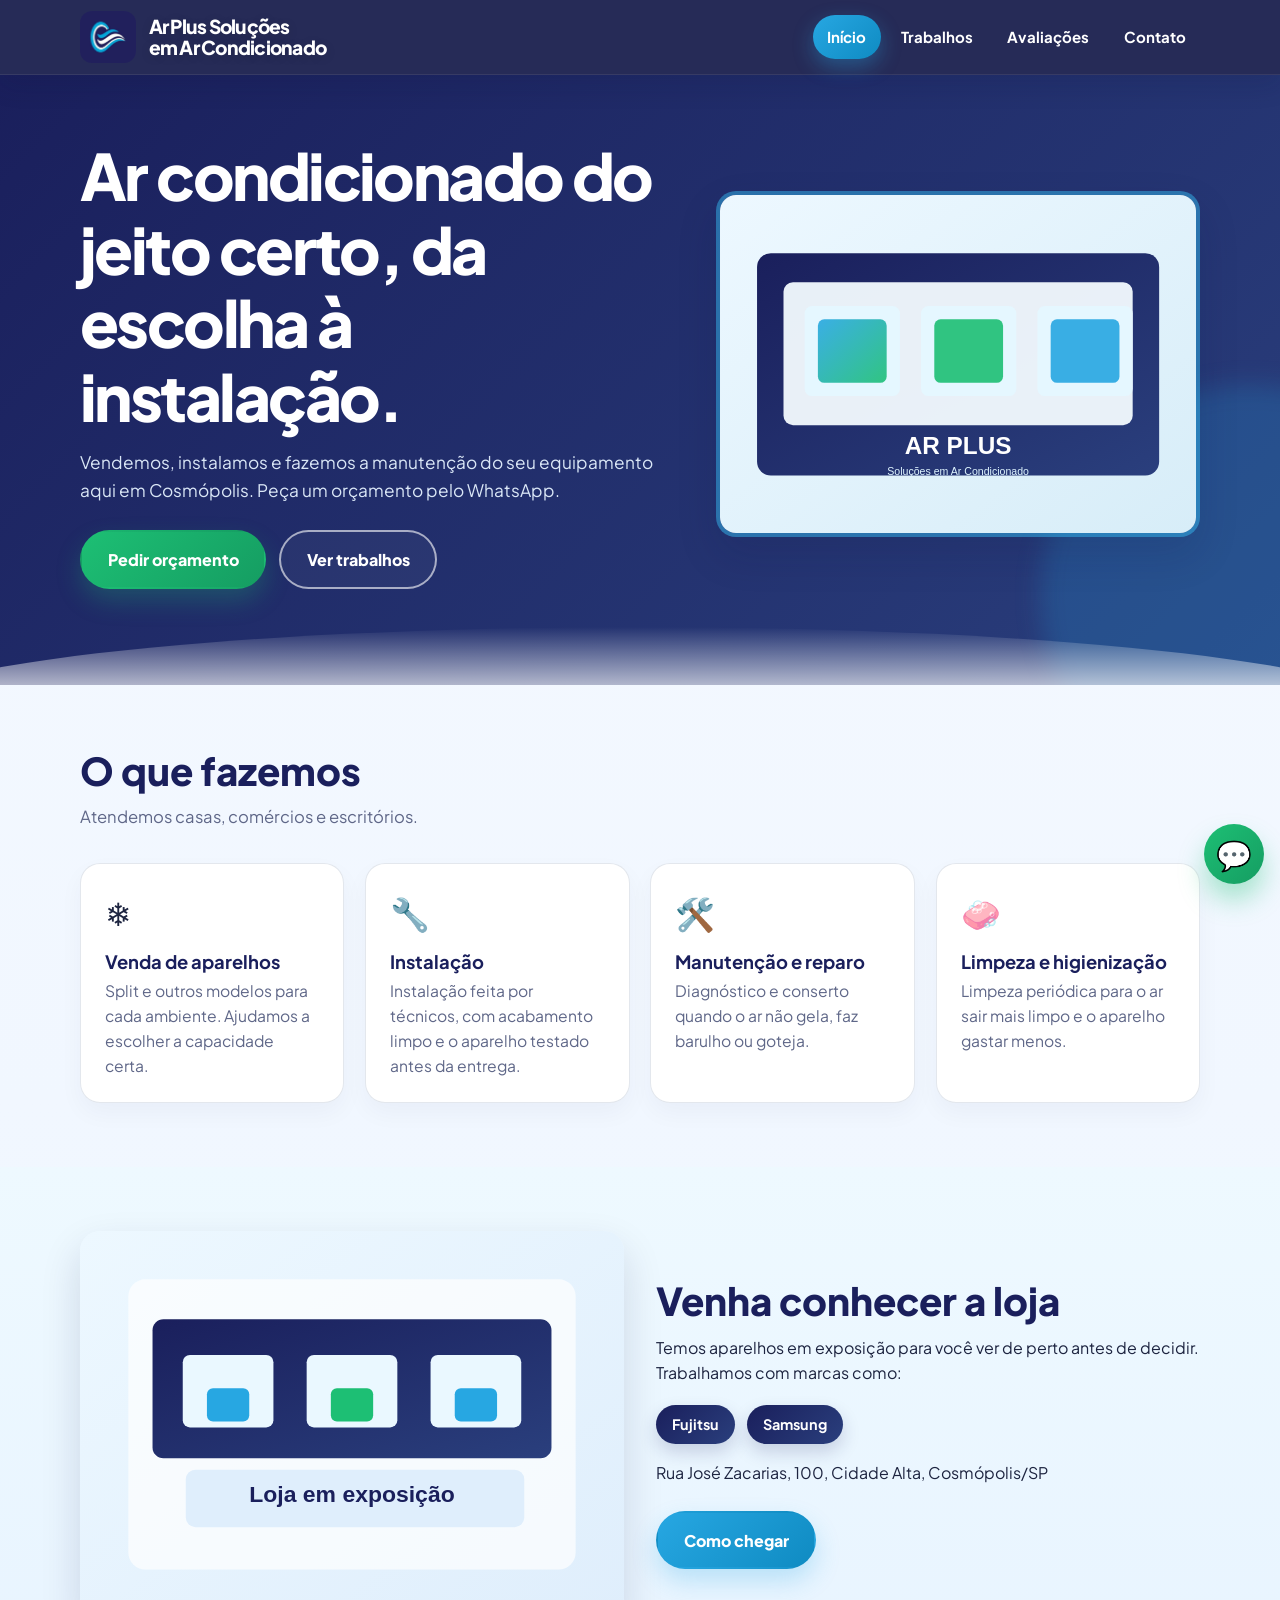
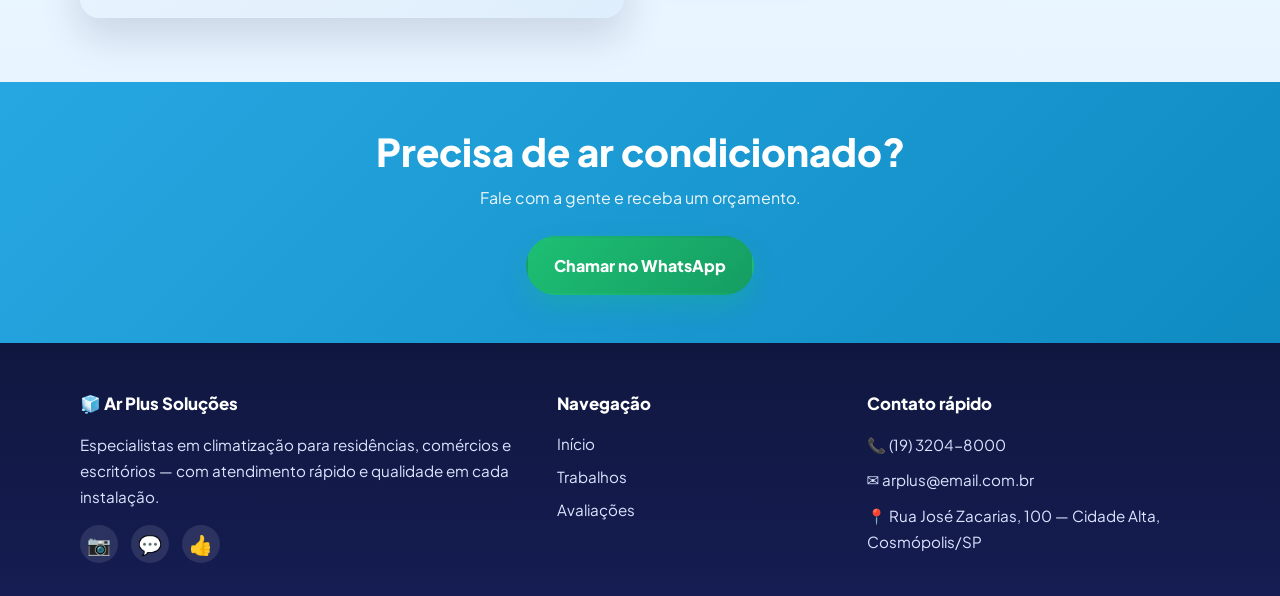
==== Index.html @ 773112d7 "atualização 0.3" ====
<!DOCTYPE html>
<html lang="pt-BR">
<head>
<meta charset="UTF-8">
<meta name="viewport" content="width=device-width, initial-scale=1">
<title>Início | Ar Plus Soluções em Ar Condicionado</title>
<meta name="description" content="Venda, instalação e manutenção de ar condicionado em Cosmópolis/SP. Fujitsu, Samsung e outras marcas.">
<link rel="preconnect" href="https://fonts.googleapis.com">
<link rel="preconnect" href="https://fonts.gstatic.com" crossorigin>
<link href="https://fonts.googleapis.com/css2?family=Plus+Jakarta+Sans:wght@400;600;700;800&display=swap" rel="stylesheet">
<link rel="stylesheet" href="style/ar_plus.css">
</head>
<body>
<header class="topo">
  <div class="wrap">
    <a class="marca" href="index.html" aria-label="Ar Plus Soluções em Ar Condicionado - início">
      <img src="img/logo-simbolo.png" alt="Logo Ar Plus" width="56" height="52">
      <span>Ar Plus Soluções<br>em Ar Condicionado</span>
    </a>
    <input type="checkbox" id="abre" aria-label="Abrir menu">
    <label class="burger" for="abre" aria-hidden="true">☰</label>
    <ul class="menu"><li><a href="index.html" aria-current="page">Início</a></li><li><a href="trabalhos.html">Trabalhos</a></li><li><a href="avaliacoes.html">Avaliações</a></li><li><a href="contato.html">Contato</a></li></ul>
  </div>
</header>
<main>

<section class="hero">
  <div class="wrap">
    <div>
      <h1>Ar condicionado do jeito certo, da escolha à instalação.</h1>
      <p>Vendemos, instalamos e fazemos a manutenção do seu equipamento aqui em Cosmópolis. Peça um orçamento pelo WhatsApp.</p>
      <div class="acoes">
        <a class="btn btn-zap" href="https://wa.me/5519991874740?text=Ol%C3%A1!%20Vim%20pelo%20site%20e%20gostaria%20de%20um%20or%C3%A7amento." target="_blank" rel="noopener">Pedir orçamento</a>
        <a class="btn btn-borda" href="trabalhos.html">Ver trabalhos</a>
      </div>
    </div>
    <svg class="hero-visual" viewBox="0 0 900 640" role="img" aria-label="Fachada azul da loja Ar Plus em Cosmópolis" xmlns="http://www.w3.org/2000/svg">
      <defs>
        <linearGradient id="sky" x1="0" x2="1" y1="0" y2="1">
          <stop offset="0%" stop-color="#edf8ff"/>
          <stop offset="100%" stop-color="#d7edf8"/>
        </linearGradient>
        <linearGradient id="glass" x1="0" x2="1" y1="0" y2="1">
          <stop offset="0%" stop-color="#1a1f5c"/>
          <stop offset="100%" stop-color="#2a3f7d"/>
        </linearGradient>
        <linearGradient id="accent" x1="0" x2="1" y1="0" y2="1">
          <stop offset="0%" stop-color="#27a7e2"/>
          <stop offset="100%" stop-color="#1dbf74"/>
        </linearGradient>
      </defs>
      <rect width="900" height="640" fill="url(#sky)"/>
      <rect x="70" y="110" width="760" height="420" rx="26" fill="url(#glass)"/>
      <rect x="120" y="165" width="660" height="270" rx="18" fill="#f4fbff" opacity="0.95"/>
      <rect x="160" y="210" width="180" height="170" rx="14" fill="#e5f7ff"/>
      <rect x="380" y="210" width="180" height="170" rx="14" fill="#e5f7ff"/>
      <rect x="600" y="210" width="180" height="170" rx="14" fill="#e5f7ff"/>
      <rect x="185" y="235" width="130" height="120" rx="12" fill="url(#accent)" opacity="0.9"/>
      <rect x="405" y="235" width="130" height="120" rx="12" fill="#1dbf74" opacity="0.9"/>
      <rect x="625" y="235" width="130" height="120" rx="12" fill="#27a7e2" opacity="0.9"/>
      <text x="450" y="490" text-anchor="middle" font-size="46" font-family="Arial, sans-serif" font-weight="700" fill="#ffffff">AR PLUS</text>
      <text x="450" y="530" text-anchor="middle" font-size="20" font-family="Arial, sans-serif" fill="#dff5ff">Soluções em Ar Condicionado</text>
    </svg>
  </div>
</section>

<section class="secao">
  <div class="wrap">
    <h2>O que fazemos</h2>
    <p class="intro">Atendemos casas, comércios e escritórios.</p>
    <div class="grade">
      <article class="card"><div class="ico">❄️</div><h3>Venda de aparelhos</h3><p>Split e outros modelos para cada ambiente. Ajudamos a escolher a capacidade certa.</p></article>
      <article class="card"><div class="ico">🔧</div><h3>Instalação</h3><p>Instalação feita por técnicos, com acabamento limpo e o aparelho testado antes da entrega.</p></article>
      <article class="card"><div class="ico">🛠️</div><h3>Manutenção e reparo</h3><p>Diagnóstico e conserto quando o ar não gela, faz barulho ou goteja.</p></article>
      <article class="card"><div class="ico">🧼</div><h3>Limpeza e higienização</h3><p>Limpeza periódica para o ar sair mais limpo e o aparelho gastar menos.</p></article>
    </div>
  </div>
</section>

<section class="secao gelo">
  <div class="wrap dois">
    <svg class="loja-visual" viewBox="0 0 900 640" role="img" aria-label="Interior da loja com aparelhos de ar condicionado em exposição" xmlns="http://www.w3.org/2000/svg">
      <defs>
        <linearGradient id="bgLoja" x1="0" x2="1" y1="0" y2="1">
          <stop offset="0%" stop-color="#edf8ff"/>
          <stop offset="100%" stop-color="#dfeefc"/>
        </linearGradient>
        <linearGradient id="blueLoja" x1="0" x2="1" y1="0" y2="1">
          <stop offset="0%" stop-color="#1a1f5c"/>
          <stop offset="100%" stop-color="#2a3f7d"/>
        </linearGradient>
      </defs>
      <rect width="900" height="640" fill="url(#bgLoja)"/>
      <rect x="80" y="80" width="740" height="480" rx="28" fill="#ffffff" opacity="0.7"/>
      <rect x="120" y="146" width="660" height="230" rx="18" fill="url(#blueLoja)"/>
      <rect x="170" y="205" width="150" height="120" rx="12" fill="#eaf8ff"/>
      <rect x="375" y="205" width="150" height="120" rx="12" fill="#eaf8ff"/>
      <rect x="580" y="205" width="150" height="120" rx="12" fill="#eaf8ff"/>
      <rect x="210" y="260" width="70" height="55" rx="10" fill="#27a7e2"/>
      <rect x="415" y="260" width="70" height="55" rx="10" fill="#1dbf74"/>
      <rect x="620" y="260" width="70" height="55" rx="10" fill="#27a7e2"/>
      <rect x="175" y="395" width="560" height="95" rx="16" fill="#dfeefc"/>
      <text x="450" y="448" text-anchor="middle" font-size="38" font-family="Arial, sans-serif" font-weight="700" fill="#1a1f5c">Loja em exposição</text>
    </svg>
    <div>
      <h2>Venha conhecer a loja</h2>
      <p>Temos aparelhos em exposição para você ver de perto antes de decidir. Trabalhamos com marcas como:</p>
      <div class="marcas"><span>Fujitsu</span><span>Samsung</span></div>
      <p style="margin-top:1rem">Rua José Zacarias, 100, Cidade Alta, Cosmópolis/SP</p>
      <div class="acoes"><a class="btn btn-azul" href="contato.html">Como chegar</a></div>
    </div>
  </div>
</section>

<section class="faixa">
  <div class="wrap">
    <h2>Precisa de ar condicionado?</h2>
    <p>Fale com a gente e receba um orçamento.</p>
    <div class="acoes"><a class="btn btn-zap" href="https://wa.me/5519991874740?text=Ol%C3%A1!%20Vim%20pelo%20site%20e%20gostaria%20de%20um%20or%C3%A7amento." target="_blank" rel="noopener">Chamar no WhatsApp</a></div>
  </div>
</section>

</main>
<footer class="rodape">
  <div class="rodape-conteudo">
    <div>
      <h4>🧊 Ar Plus Soluções</h4>
      <p>Especialistas em climatização para residências, comércios e escritórios — com atendimento rápido e qualidade em cada instalação.</p>
      <div class="redes-sociais">
        <a href="Contato.html" aria-label="Instagram">📷</a>
        <a href="Contato.html" aria-label="WhatsApp">💬</a>
        <a href="Contato.html" aria-label="Facebook">👍</a>
      </div>
    </div>
    <div>
      <h4>Navegação</h4>
      <ul>
        <li><a href="index.html">Início</a></li>
        <li><a href="Trabalhos.html">Trabalhos</a></li>
        <li><a href="Avaliacoes.html">Avaliações</a></li>
      </ul>
    </div>
    <div>
      <h4>Contato rápido</h4>
      <p>📞 (19) 3204-8000</p>
      <p>✉️ arplus@email.com.br</p>
      <p>📍 Rua José Zacarias, 100 — Cidade Alta, Cosmópolis/SP</p>
    </div>
  </div>
</footer>
<a class="zap-fixo" href="https://wa.me/5519991874740?text=Ol%C3%A1!%20Vim%20pelo%20site%20e%20gostaria%20de%20um%20or%C3%A7amento." target="_blank" rel="noopener" aria-label="Falar no WhatsApp">💬</a>
</body>
</html>
---- style/ar_plus.css ----
/* Ar Plus Soluções em Ar Condicionado */
:root {
  --navy: #1a1f5c;
  --navy-strong: #111746;
  --navy-soft: #2a3f7d;
  --azul: #27a7e2;
  --azul-escuro: #0f8bc2;
  --gelo: #edf8ff;
  --branco: #ffffff;
  --texto: #1d2440;
  --cinza: #5f6788;
  --verde: #1dbf74;
  --verde-escuro: #159d62;
  --luz: #dff5ff;
  --borda: rgba(24, 56, 111, 0.12);
  --sombra: 0 18px 40px rgba(17, 23, 70, 0.14);
  --raio: 20px;
}

* {
  box-sizing: border-box;
  margin: 0;
  padding: 0;
}

html {
  scroll-behavior: smooth;
}

body {
  font-family: 'Plus Jakarta Sans', system-ui, -apple-system, BlinkMacSystemFont, 'Segoe UI', sans-serif;
  color: var(--texto);
  background: linear-gradient(180deg, #f5f9ff 0%, #edf5ff 100%);
  line-height: 1.6;
  -webkit-text-size-adjust: 100%;
}

img,
svg {
  display: block;
  max-width: 100%;
  height: auto;
}

a {
  color: inherit;
}

:focus-visible {
  outline: 3px solid rgba(39, 167, 226, 0.7);
  outline-offset: 3px;
}

.wrap {
  width: min(1120px, calc(100% - 2rem));
  margin-inline: auto;
}

h1,
h2,
h3 {
  line-height: 1.15;
  color: var(--navy);
}

h1 {
  font-size: clamp(2.2rem, 5vw, 4.1rem);
  font-weight: 800;
  letter-spacing: -0.04em;
}

h2 {
  font-size: clamp(1.7rem, 3vw, 2.5rem);
  font-weight: 800;
  margin-bottom: 0.7rem;
}

h3 {
  font-size: 1.15rem;
  margin-bottom: 0.35rem;
}

p {
  max-width: 65ch;
}

main {
  overflow: hidden;
}

.topo {
  position: sticky;
  top: 0;
  z-index: 30;
  background: rgba(20, 25, 73, 0.92);
  backdrop-filter: blur(10px);
  border-bottom: 1px solid rgba(255, 255, 255, 0.08);
  box-shadow: 0 10px 24px rgba(16, 23, 63, 0.14);
  color: var(--branco);
}

.topo .wrap {
  display: flex;
  align-items: center;
  justify-content: space-between;
  min-height: 74px;
  gap: 1rem;
}

.marca {
  display: flex;
  align-items: center;
  gap: 0.8rem;
  text-decoration: none;
  font-weight: 800;
  font-size: clamp(0.9rem, 1vw + 0.4rem, 1.25rem);
  line-height: 1.1;
  letter-spacing: -0.04em;
  color: #fff;
}

.marca svg {
  width: auto;
  height: 54px;
  max-width: 180px;
  border-radius: 18px;
  background: rgba(255, 255, 255, 0.04);
  box-shadow: inset 0 0 0 1px rgba(255, 255, 255, 0.06);
}

.marca span {
  display: inline-block;
  font-weight: 800;
  letter-spacing: -0.04em;
  text-shadow: 0 2px 10px rgba(0, 0, 0, 0.18);
}

.menu {
  display: flex;
  align-items: center;
  gap: 0.35rem;
  list-style: none;
}

.menu a {
  display: block;
  padding: 0.6rem 0.9rem;
  border-radius: 999px;
  text-decoration: none;
  font-weight: 700;
  font-size: 0.94rem;
  transition: background 0.2s ease, transform 0.2s ease;
}

.menu a:hover {
  background: rgba(255, 255, 255, 0.1);
  transform: translateY(-1px);
}

.menu a[aria-current='page'] {
  background: linear-gradient(135deg, var(--azul), var(--azul-escuro));
  color: #fff;
  box-shadow: 0 8px 20px rgba(39, 167, 226, 0.35);
}

#abre {
  display: none;
}

.burger {
  display: none;
  cursor: pointer;
  padding: 0.5rem;
  font-size: 1.9rem;
  line-height: 1;
}

.btn {
  display: inline-flex;
  align-items: center;
  justify-content: center;
  gap: 0.5rem;
  padding: 0.9rem 1.6rem;
  border-radius: 999px;
  font-weight: 800;
  text-decoration: none;
  border: 2px solid transparent;
  cursor: pointer;
  transition: transform 0.2s ease, box-shadow 0.2s ease, filter 0.2s ease;
}

.btn:hover {
  transform: translateY(-2px);
  filter: brightness(1.02);
}

.btn-zap {
  background: linear-gradient(135deg, var(--verde), var(--verde-escuro));
  color: #fff;
  box-shadow: 0 12px 24px rgba(29, 191, 116, 0.25);
}

.btn-azul {
  background: linear-gradient(135deg, var(--azul), var(--azul-escuro));
  color: #fff;
  box-shadow: 0 12px 24px rgba(39, 167, 226, 0.25);
}

.btn-borda {
  border-color: rgba(255, 255, 255, 0.6);
  color: #fff;
  background: rgba(255, 255, 255, 0.04);
}

.acoes {
  display: flex;
  flex-wrap: wrap;
  gap: 0.8rem;
  margin-top: 1.6rem;
}

.hero {
  position: relative;
  background: linear-gradient(135deg, var(--navy) 0%, var(--navy-soft) 100%);
  color: #fff;
  overflow: hidden;
}

.hero::before {
  content: '';
  position: absolute;
  inset: auto -180px -120px auto;
  width: 420px;
  height: 420px;
  background: rgba(39, 167, 226, 0.2);
  border-radius: 50%;
  filter: blur(12px);
}

.hero::after {
  content: '';
  position: absolute;
  left: -10%;
  right: -10%;
  bottom: -32px;
  height: 90px;
  background: linear-gradient(180deg, rgba(255, 255, 255, 0) 0%, var(--branco) 100%);
  border-radius: 50% 50% 0 0 / 100% 100% 0 0;
}

.hero .wrap {
  position: relative;
  z-index: 1;
  display: grid;
  grid-template-columns: 1.1fr 0.9fr;
  gap: 2.75rem;
  align-items: center;
  padding-block: 4rem 6rem;
}

.hero h1 {
  color: #fff;
}

.hero p {
  margin-top: 1rem;
  font-size: 1.08rem;
  color: rgba(230, 242, 255, 0.94);
}

.hero-visual,
.hero svg {
  width: 100%;
  max-width: 520px;
  justify-self: end;
  border-radius: var(--raio);
  border: 4px solid rgba(39, 167, 226, 0.5);
  box-shadow: var(--sombra);
  background: rgba(255, 255, 255, 0.06);
}

.secao {
  padding-block: 4rem;
}

.secao.gelo {
  background: linear-gradient(180deg, #eef9ff 0%, #e8f4ff 100%);
}

.intro {
  margin-bottom: 2rem;
  color: var(--cinza);
  font-size: 1.04rem;
}

.grade {
  display: grid;
  grid-template-columns: repeat(auto-fit, minmax(240px, 1fr));
  gap: 1.3rem;
}

.card {
  background: rgba(255, 255, 255, 0.96);
  border: 1px solid var(--borda);
  border-radius: var(--raio);
  padding: 1.5rem;
  box-shadow: 0 10px 24px rgba(17, 23, 70, 0.04);
  transition: transform 0.2s ease, box-shadow 0.2s ease;
}

.card:hover {
  transform: translateY(-4px);
  box-shadow: var(--sombra);
}

.card .ico {
  font-size: 2rem;
  margin-bottom: 0.75rem;
}

.card p {
  color: var(--cinza);
  font-size: 0.98rem;
}

.marcas {
  display: flex;
  flex-wrap: wrap;
  gap: 0.75rem;
  margin-top: 1.2rem;
}

.marcas span {
  background: linear-gradient(135deg, var(--navy), var(--navy-soft));
  color: #fff;
  padding: 0.5rem 1rem;
  border-radius: 999px;
  font-weight: 700;
  font-size: 0.9rem;
  box-shadow: 0 8px 18px rgba(26, 31, 92, 0.18);
}

.dois {
  display: grid;
  grid-template-columns: 1fr 1fr;
  gap: 2rem;
  align-items: center;
}

.dois svg,
.dois img {
  border-radius: var(--raio);
  box-shadow: var(--sombra);
  width: 100%;
}

.faixa {
  background: linear-gradient(135deg, var(--azul), var(--azul-escuro));
  color: #fff;
  text-align: center;
  padding: 3rem 1rem;
}

.faixa h2 {
  color: #fff;
}

.faixa p {
  margin: 0 auto;
  color: rgba(255, 255, 255, 0.92);
}

.faixa .acoes {
  justify-content: center;
}

.titulo-pg {
  background: linear-gradient(135deg, var(--navy), var(--navy-strong));
  color: #fff;
  padding-block: 2.8rem 3.3rem;
}

.titulo-pg h1 {
  color: #fff;
  font-size: clamp(1.9rem, 4vw, 3rem);
}

.titulo-pg p {
  color: rgba(232, 241, 255, 0.92);
  margin-top: 0.75rem;
}

.galeria {
  display: grid;
  grid-template-columns: repeat(auto-fill, minmax(250px, 1fr));
  gap: 1rem;
}

.galeria figure {
  border-radius: var(--raio);
  overflow: hidden;
  background: var(--gelo);
  border: 1px solid var(--borda);
  box-shadow: 0 10px 20px rgba(17, 23, 70, 0.04);
}

.galeria img {
  width: 100%;
  aspect-ratio: 4 / 3;
  object-fit: cover;
}

.galeria figcaption {
  padding: 0.8rem 1rem;
  font-weight: 700;
  font-size: 0.9rem;
  color: var(--navy);
}

.vazio {
  display: grid;
  place-items: center;
  aspect-ratio: 4 / 3;
  color: var(--cinza);
  font-size: 0.9rem;
  text-align: center;
  padding: 1rem;
  border: 2px dashed rgba(39, 167, 226, 0.65);
  border-radius: var(--raio);
  background: rgba(39, 167, 226, 0.04);
}

.nota {
  display: flex;
  align-items: center;
  gap: 0.6rem;
  color: #f7b500;
  font-size: 1.2rem;
  letter-spacing: 2px;
  margin-bottom: 0.7rem;
}

.aval p {
  font-style: italic;
  color: var(--texto);
}

.aval footer {
  margin-top: 0.9rem;
  font-weight: 800;
  color: var(--navy);
  font-size: 0.92rem;
}

.contato {
  display: grid;
  grid-template-columns: 1fr 1fr;
  gap: 2rem;
}

.lista {
  list-style: none;
  display: grid;
  gap: 1rem;
}

.lista li {
  display: flex;
  gap: 0.8rem;
  align-items: flex-start;
  padding: 0.9rem 1rem;
  border-radius: 16px;
  background: rgba(255, 255, 255, 0.8);
  border: 1px solid var(--borda);
}

.lista .ico {
  font-size: 1.5rem;
}

.lista small {
  display: block;
  color: var(--cinza);
}

form {
  display: grid;
  gap: 1rem;
}

label {
  font-weight: 700;
  font-size: 0.92rem;
  display: grid;
  gap: 0.35rem;
}

input,
textarea,
select {
  font: inherit;
  padding: 0.8rem 0.95rem;
  border: 2px solid #c8dff0;
  border-radius: 12px;
  width: 100%;
  background: #fff;
  color: var(--texto);
  transition: border-color 0.2s ease, box-shadow 0.2s ease;
}

input:focus,
textarea:focus,
select:focus {
  border-color: var(--azul);
  box-shadow: 0 0 0 4px rgba(39, 167, 226, 0.12);
  outline: none;
}

textarea {
  min-height: 120px;
  resize: vertical;
}

.mapa {
  margin-top: 2rem;
  border-radius: var(--raio);
  overflow: hidden;
  border: 1px solid var(--borda);
  box-shadow: 0 10px 18px rgba(17, 23, 70, 0.05);
}

.mapa iframe {
  width: 100%;
  height: 320px;
  border: 0;
  display: block;
}

.rodape {
  background: linear-gradient(180deg, #10173f 0%, #151d52 100%);
  color: #dbe5ff;
  padding: 3rem 0 2rem;
  font-size: 0.95rem;
}

.rodape-conteudo {
  width: min(1120px, calc(100% - 2rem));
  margin: 0 auto;
  display: grid;
  grid-template-columns: 1.6fr 1fr 1.2fr;
  gap: 2rem;
  align-items: start;
}

.rodape h4 {
  color: #fff;
  font-size: 1.05rem;
  margin-bottom: 0.9rem;
  font-weight: 800;
}

.rodape p,
.rodape li,
.rodape a {
  color: #dbe5ff;
  text-decoration: none;
}

.rodape p {
  margin-bottom: 0.6rem;
  line-height: 1.7;
}

.rodape ul {
  list-style: none;
  padding: 0;
  margin: 0;
  display: grid;
  gap: 0.55rem;
}

.rodape a:hover {
  color: #fff;
}

.redes-sociais {
  display: flex;
  gap: 0.8rem;
  margin-top: 1rem;
}

.redes-sociais a {
  display: inline-flex;
  align-items: center;
  justify-content: center;
  width: 38px;
  height: 38px;
  border-radius: 50%;
  background: rgba(255, 255, 255, 0.1);
  font-size: 1.2rem;
  transition: transform 0.2s ease, background 0.2s ease;
}

.redes-sociais a:hover {
  transform: translateY(-2px);
  background: rgba(39, 167, 226, 0.25);
}

.zap-fixo {
  position: fixed;
  right: 1rem;
  bottom: 1rem;
  z-index: 40;
  width: 60px;
  height: 60px;
  border-radius: 50%;
  background: linear-gradient(135deg, var(--verde), var(--verde-escuro));
  display: grid;
  place-items: center;
  font-size: 1.8rem;
  text-decoration: none;
  box-shadow: 0 16px 26px rgba(29, 191, 116, 0.35);
}

.marca img {
  width: 56px;
  height: auto;
  border-radius: 12px;
  flex-shrink: 0;
}

@media (max-width: 420px) {
  .marca img {
    width: 46px;
  }
}

@media (max-width: 820px) {
  .burger {
    display: block;
  }

  .menu {
    display: none;
    position: absolute;
    top: 72px;
    left: 0;
    right: 0;
    background: rgba(17, 23, 70, 0.98);
    flex-direction: column;
    padding: 0.9rem 1rem 1.2rem;
    border-bottom: 1px solid rgba(255, 255, 255, 0.06);
  }

  #abre:checked ~ .menu {
    display: flex;
  }

  .hero .wrap,
  .dois,
  .contato {
    grid-template-columns: 1fr;
  }

  .hero .wrap {
    padding-block: 3rem 5rem;
  }

  .secao {
    padding-block: 2.8rem;
  }
}

@media (max-width: 420px) {
  .btn {
    width: 100%;
    justify-content: center;
  }

  .marca span {
    font-size: 0.82rem;
  }
}

@media (prefers-reduced-motion: reduce) {
  * {
    transition: none !important;
    scroll-behavior: auto !important;
  }
}
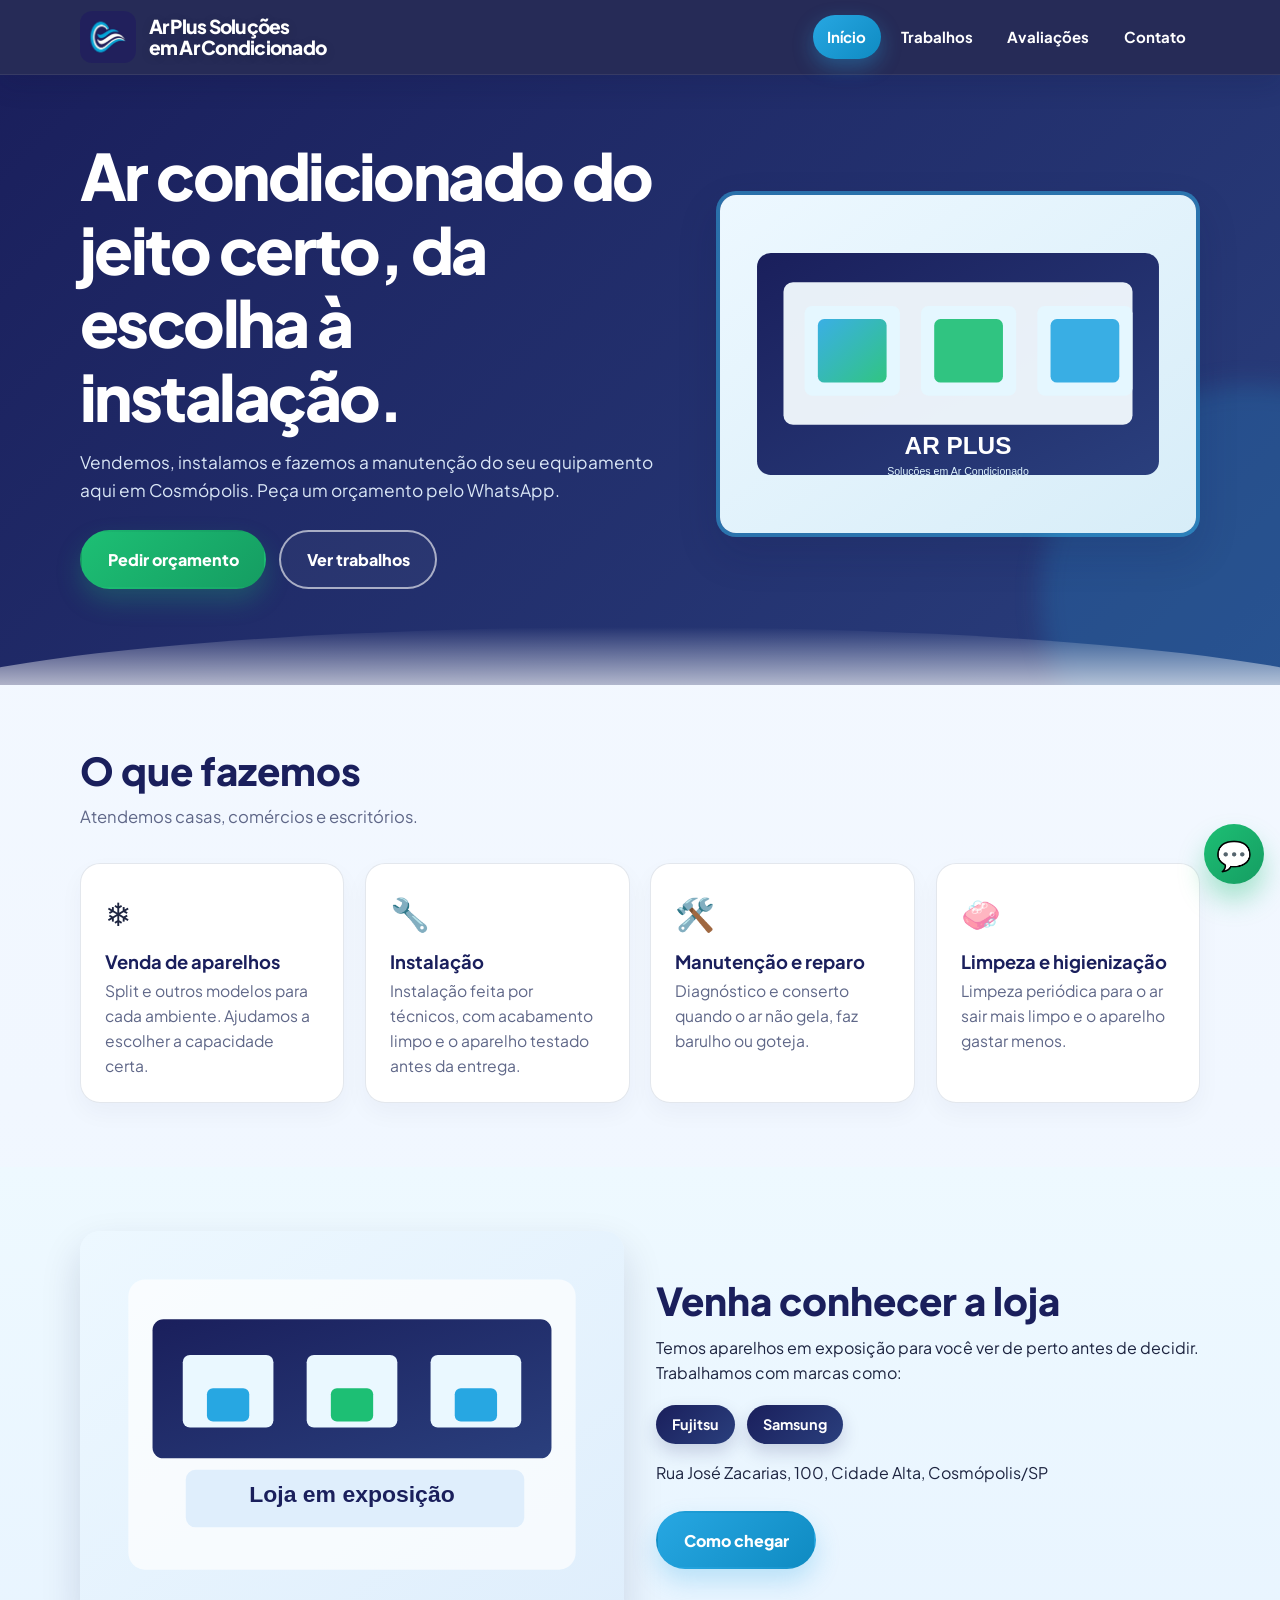
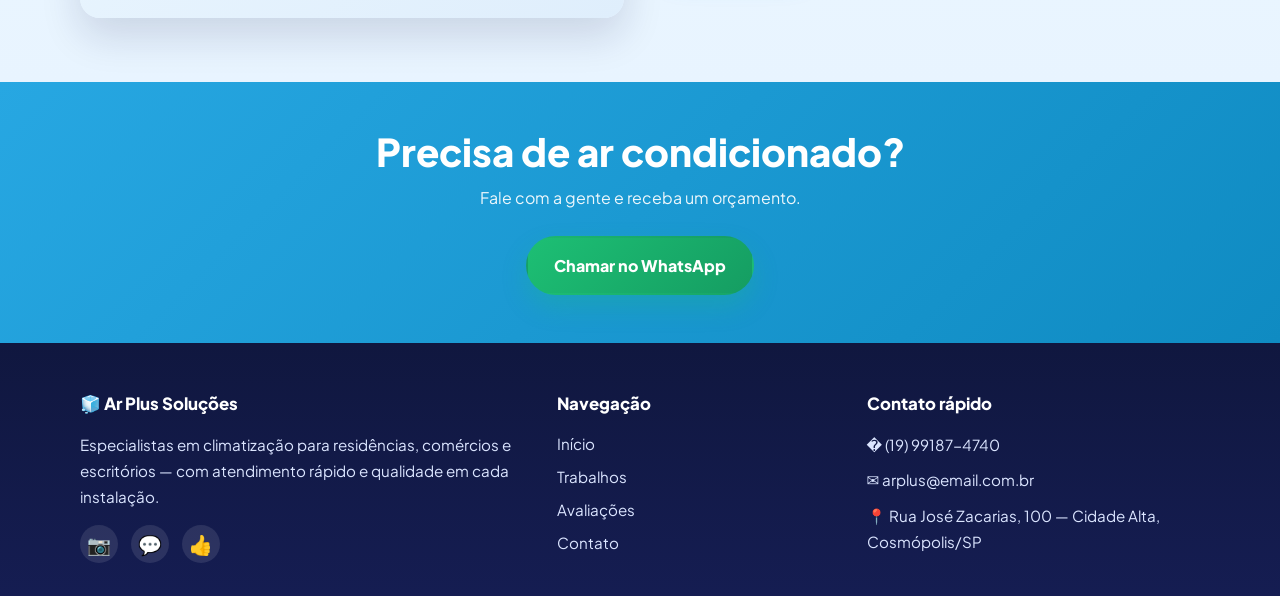
==== commit 0d8e4294: "atualização 0.4" ====
--- a/Index.html
+++ b/Index.html
@@ -19,7 +19,12 @@
     </a>
     <input type="checkbox" id="abre" aria-label="Abrir menu">
     <label class="burger" for="abre" aria-hidden="true">☰</label>
-    <ul class="menu"><li><a href="index.html" aria-current="page">Início</a></li><li><a href="trabalhos.html">Trabalhos</a></li><li><a href="avaliacoes.html">Avaliações</a></li><li><a href="contato.html">Contato</a></li></ul>
+    <ul class="menu">
+      <li><a href="index.html" aria-current="page">Início</a></li>
+      <li><a href="trabalhos.html">Trabalhos</a></li>
+      <li><a href="avaliacoes.html">Avaliações</a></li>
+      <li><a href="contato.html">Contato</a></li>
+    </ul>
   </div>
 </header>
 <main>
@@ -34,33 +39,7 @@
         <a class="btn btn-borda" href="trabalhos.html">Ver trabalhos</a>
       </div>
     </div>
-    <svg class="hero-visual" viewBox="0 0 900 640" role="img" aria-label="Fachada azul da loja Ar Plus em Cosmópolis" xmlns="http://www.w3.org/2000/svg">
-      <defs>
-        <linearGradient id="sky" x1="0" x2="1" y1="0" y2="1">
-          <stop offset="0%" stop-color="#edf8ff"/>
-          <stop offset="100%" stop-color="#d7edf8"/>
-        </linearGradient>
-        <linearGradient id="glass" x1="0" x2="1" y1="0" y2="1">
-          <stop offset="0%" stop-color="#1a1f5c"/>
-          <stop offset="100%" stop-color="#2a3f7d"/>
-        </linearGradient>
-        <linearGradient id="accent" x1="0" x2="1" y1="0" y2="1">
-          <stop offset="0%" stop-color="#27a7e2"/>
-          <stop offset="100%" stop-color="#1dbf74"/>
-        </linearGradient>
-      </defs>
-      <rect width="900" height="640" fill="url(#sky)"/>
-      <rect x="70" y="110" width="760" height="420" rx="26" fill="url(#glass)"/>
-      <rect x="120" y="165" width="660" height="270" rx="18" fill="#f4fbff" opacity="0.95"/>
-      <rect x="160" y="210" width="180" height="170" rx="14" fill="#e5f7ff"/>
-      <rect x="380" y="210" width="180" height="170" rx="14" fill="#e5f7ff"/>
-      <rect x="600" y="210" width="180" height="170" rx="14" fill="#e5f7ff"/>
-      <rect x="185" y="235" width="130" height="120" rx="12" fill="url(#accent)" opacity="0.9"/>
-      <rect x="405" y="235" width="130" height="120" rx="12" fill="#1dbf74" opacity="0.9"/>
-      <rect x="625" y="235" width="130" height="120" rx="12" fill="#27a7e2" opacity="0.9"/>
-      <text x="450" y="490" text-anchor="middle" font-size="46" font-family="Arial, sans-serif" font-weight="700" fill="#ffffff">AR PLUS</text>
-      <text x="450" y="530" text-anchor="middle" font-size="20" font-family="Arial, sans-serif" fill="#dff5ff">Soluções em Ar Condicionado</text>
-    </svg>
+    <img class="hero-visual" src="img/ilustracoes/hero-loja.svg" alt="Fachada azul da loja Ar Plus em Cosmópolis">
   </div>
 </section>
 
@@ -79,29 +58,7 @@
 
 <section class="secao gelo">
   <div class="wrap dois">
-    <svg class="loja-visual" viewBox="0 0 900 640" role="img" aria-label="Interior da loja com aparelhos de ar condicionado em exposição" xmlns="http://www.w3.org/2000/svg">
-      <defs>
-        <linearGradient id="bgLoja" x1="0" x2="1" y1="0" y2="1">
-          <stop offset="0%" stop-color="#edf8ff"/>
-          <stop offset="100%" stop-color="#dfeefc"/>
-        </linearGradient>
-        <linearGradient id="blueLoja" x1="0" x2="1" y1="0" y2="1">
-          <stop offset="0%" stop-color="#1a1f5c"/>
-          <stop offset="100%" stop-color="#2a3f7d"/>
-        </linearGradient>
-      </defs>
-      <rect width="900" height="640" fill="url(#bgLoja)"/>
-      <rect x="80" y="80" width="740" height="480" rx="28" fill="#ffffff" opacity="0.7"/>
-      <rect x="120" y="146" width="660" height="230" rx="18" fill="url(#blueLoja)"/>
-      <rect x="170" y="205" width="150" height="120" rx="12" fill="#eaf8ff"/>
-      <rect x="375" y="205" width="150" height="120" rx="12" fill="#eaf8ff"/>
-      <rect x="580" y="205" width="150" height="120" rx="12" fill="#eaf8ff"/>
-      <rect x="210" y="260" width="70" height="55" rx="10" fill="#27a7e2"/>
-      <rect x="415" y="260" width="70" height="55" rx="10" fill="#1dbf74"/>
-      <rect x="620" y="260" width="70" height="55" rx="10" fill="#27a7e2"/>
-      <rect x="175" y="395" width="560" height="95" rx="16" fill="#dfeefc"/>
-      <text x="450" y="448" text-anchor="middle" font-size="38" font-family="Arial, sans-serif" font-weight="700" fill="#1a1f5c">Loja em exposição</text>
-    </svg>
+    <img class="loja-visual" src="img/ilustracoes/loja-exposicao.svg" alt="Interior da loja com aparelhos de ar condicionado em exposição">
     <div>
       <h2>Venha conhecer a loja</h2>
       <p>Temos aparelhos em exposição para você ver de perto antes de decidir. Trabalhamos com marcas como:</p>
@@ -136,13 +93,14 @@
       <h4>Navegação</h4>
       <ul>
         <li><a href="index.html">Início</a></li>
-        <li><a href="Trabalhos.html">Trabalhos</a></li>
+        <li><a href="Trabalhos.html" aria-current="page">Trabalhos</a></li>
         <li><a href="Avaliacoes.html">Avaliações</a></li>
+        <li><a href="Contato.html">Contato</a></li>
       </ul>
     </div>
     <div>
       <h4>Contato rápido</h4>
-      <p>📞 (19) 3204-8000</p>
+      <p>� (19) 99187-4740</p>
       <p>✉️ arplus@email.com.br</p>
       <p>📍 Rua José Zacarias, 100 — Cidade Alta, Cosmópolis/SP</p>
     </div>
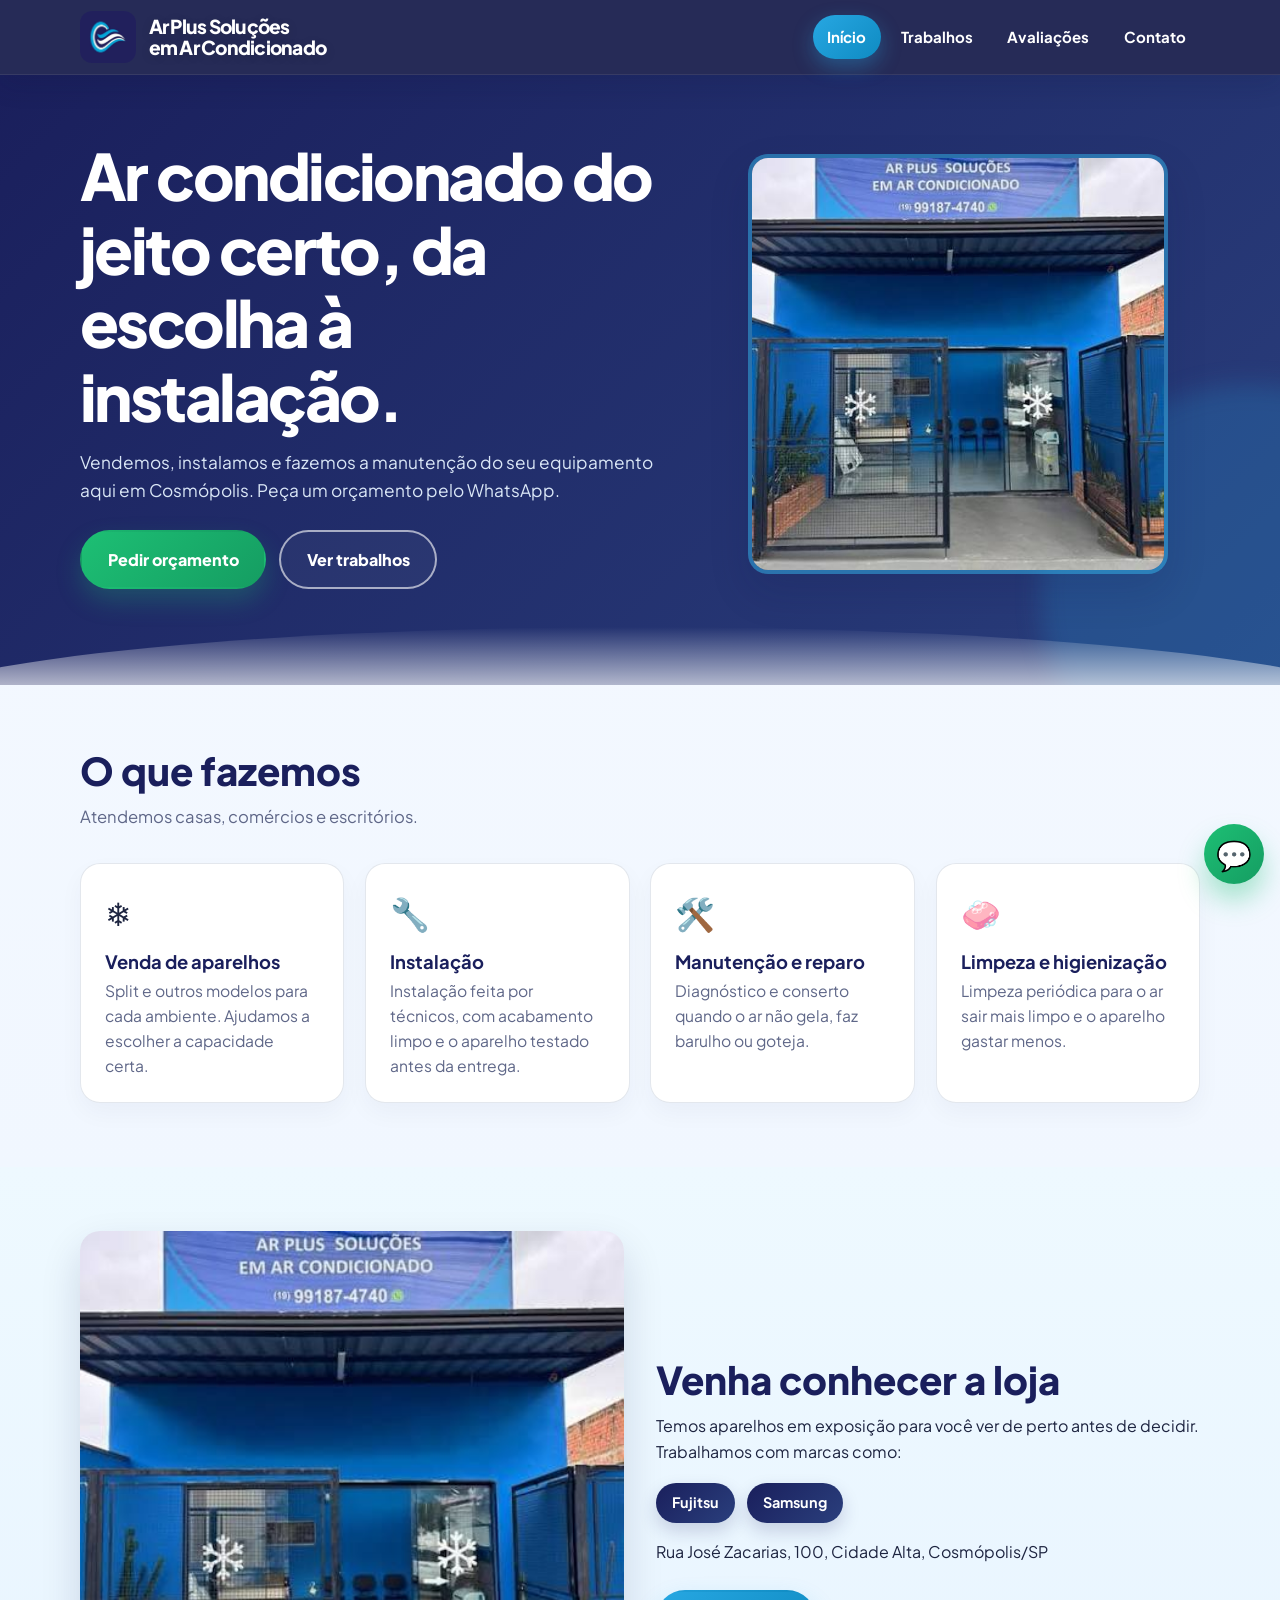
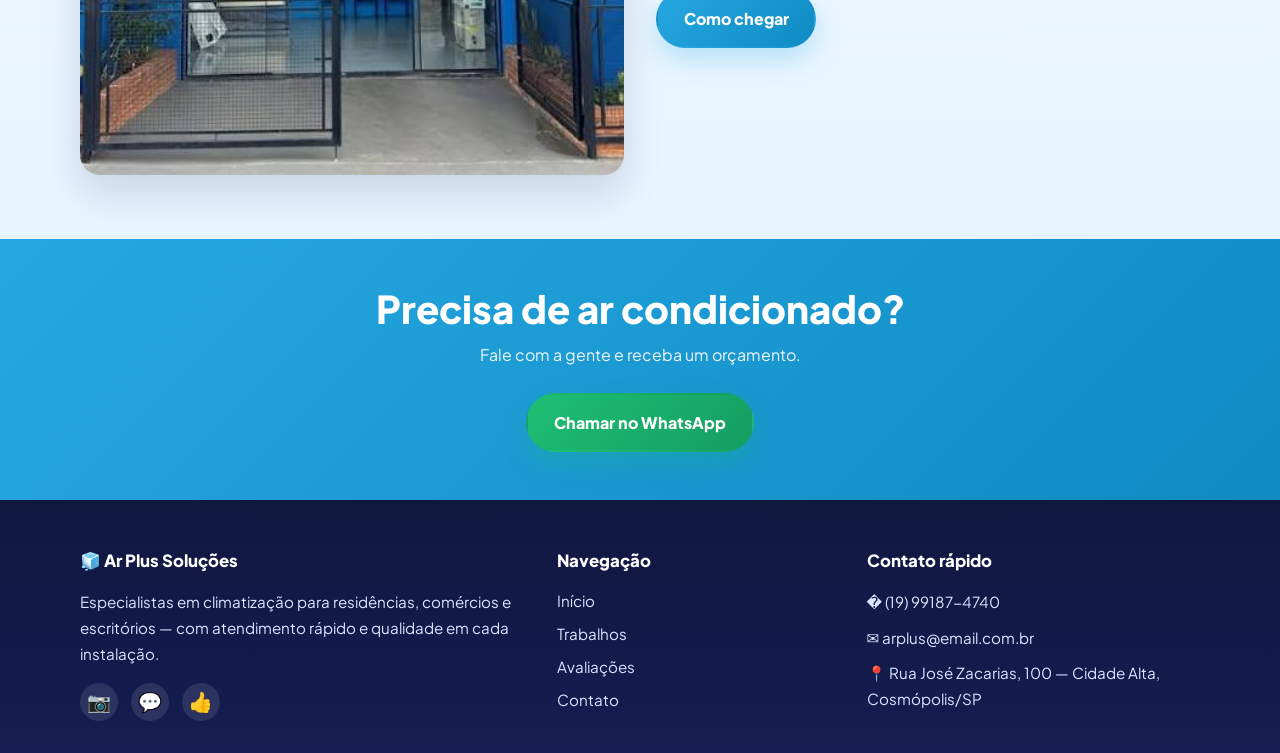
==== commit e5f1822d: "atualização 0.5" ====
--- a/Index.html
+++ b/Index.html
@@ -39,7 +39,7 @@
         <a class="btn btn-borda" href="trabalhos.html">Ver trabalhos</a>
       </div>
     </div>
-    <img class="hero-visual" src="img/ilustracoes/hero-loja.svg" alt="Fachada azul da loja Ar Plus em Cosmópolis">
+    <img class="hero-visual" src="img/fachada-loja.png" alt="Fachada da loja Ar Plus em Cosmópolis">
   </div>
 </section>
 
@@ -58,7 +58,7 @@
 
 <section class="secao gelo">
   <div class="wrap dois">
-    <img class="loja-visual" src="img/ilustracoes/loja-exposicao.svg" alt="Interior da loja com aparelhos de ar condicionado em exposição">
+    <img class="loja-visual" src="img/fachada-loja.png" alt="Fachada da loja Ar Plus em Cosmópolis">
     <div>
       <h2>Venha conhecer a loja</h2>
       <p>Temos aparelhos em exposição para você ver de perto antes de decidir. Trabalhamos com marcas como:</p>
--- a/style/ar_plus.css
+++ b/style/ar_plus.css
@@ -272,11 +272,20 @@
 .hero svg {
   width: 100%;
   max-width: 520px;
+  height: auto;
+  max-height: 460px;
   justify-self: end;
+  object-fit: contain;
+  object-position: center;
   border-radius: var(--raio);
   border: 4px solid rgba(39, 167, 226, 0.5);
   box-shadow: var(--sombra);
   background: rgba(255, 255, 255, 0.06);
+}
+
+.hero-visual {
+  width: min(100%, 420px);
+  justify-self: center;
 }
 
 .secao {
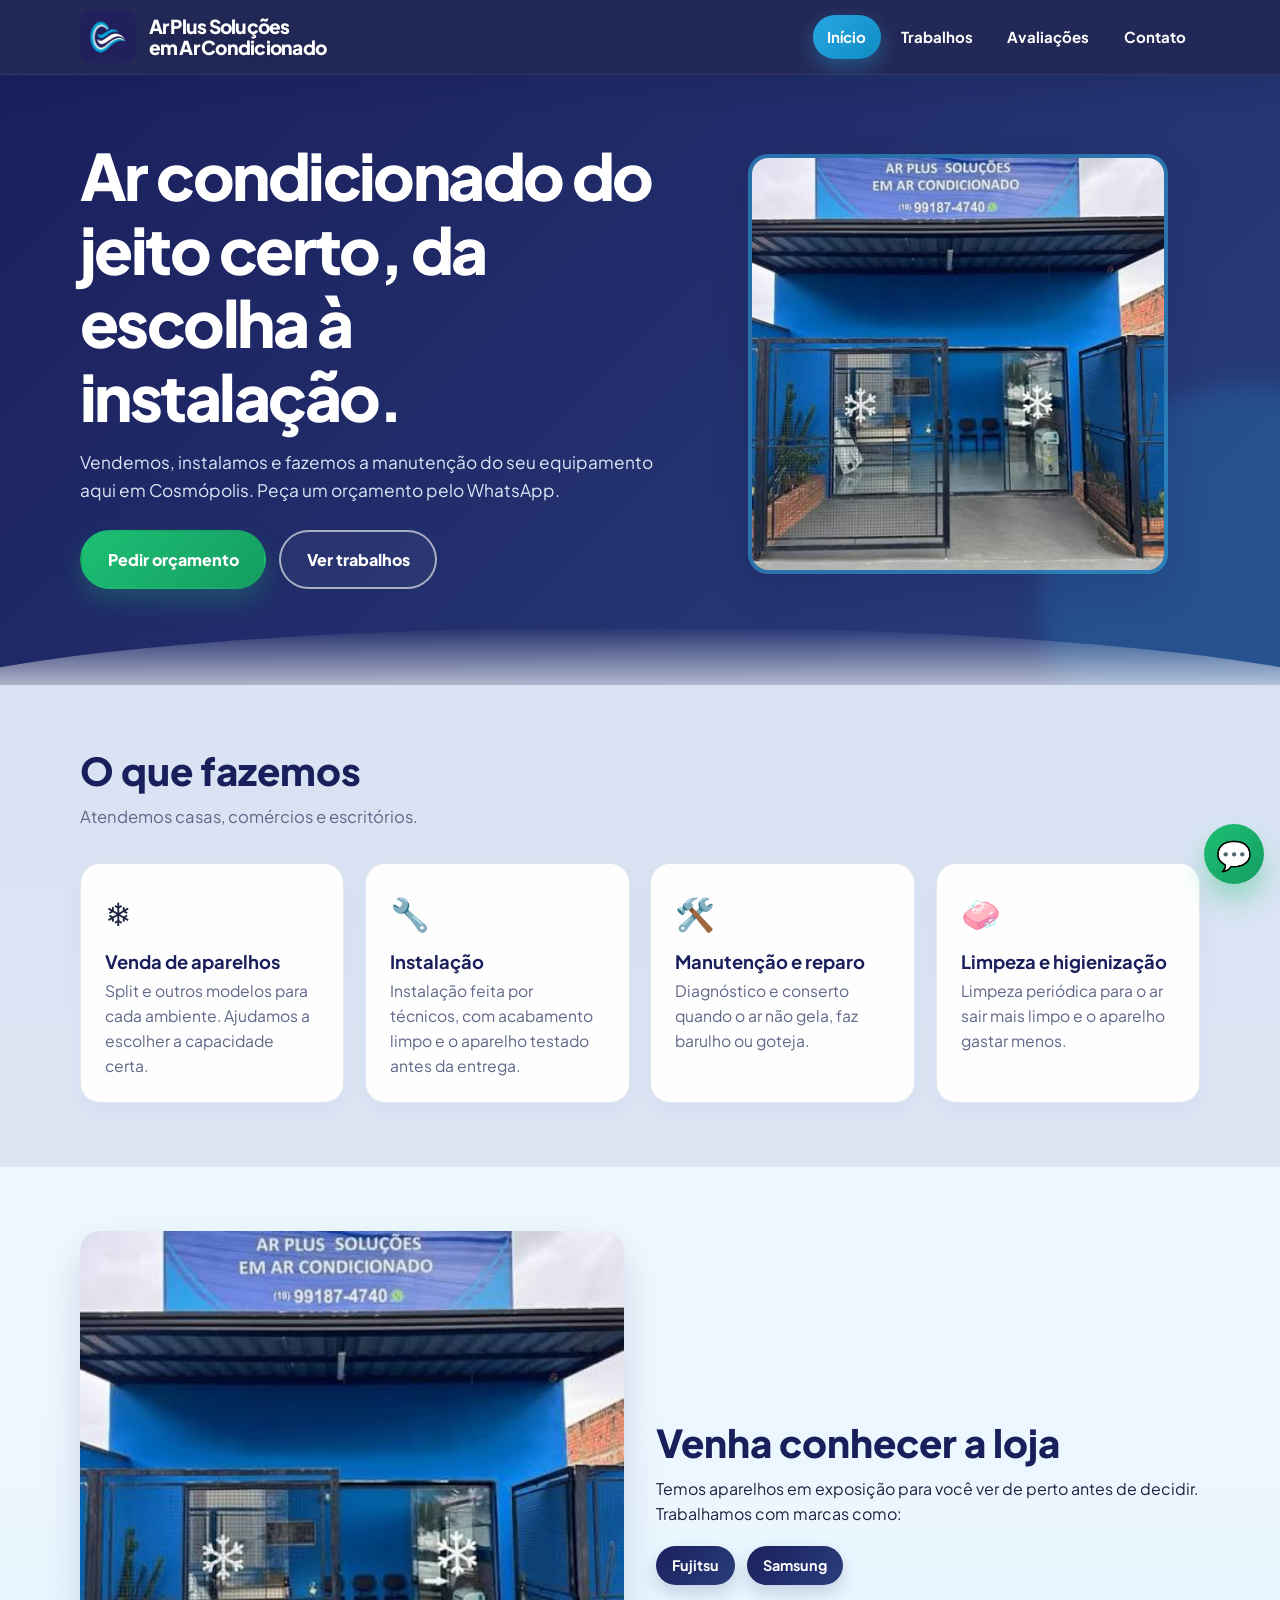
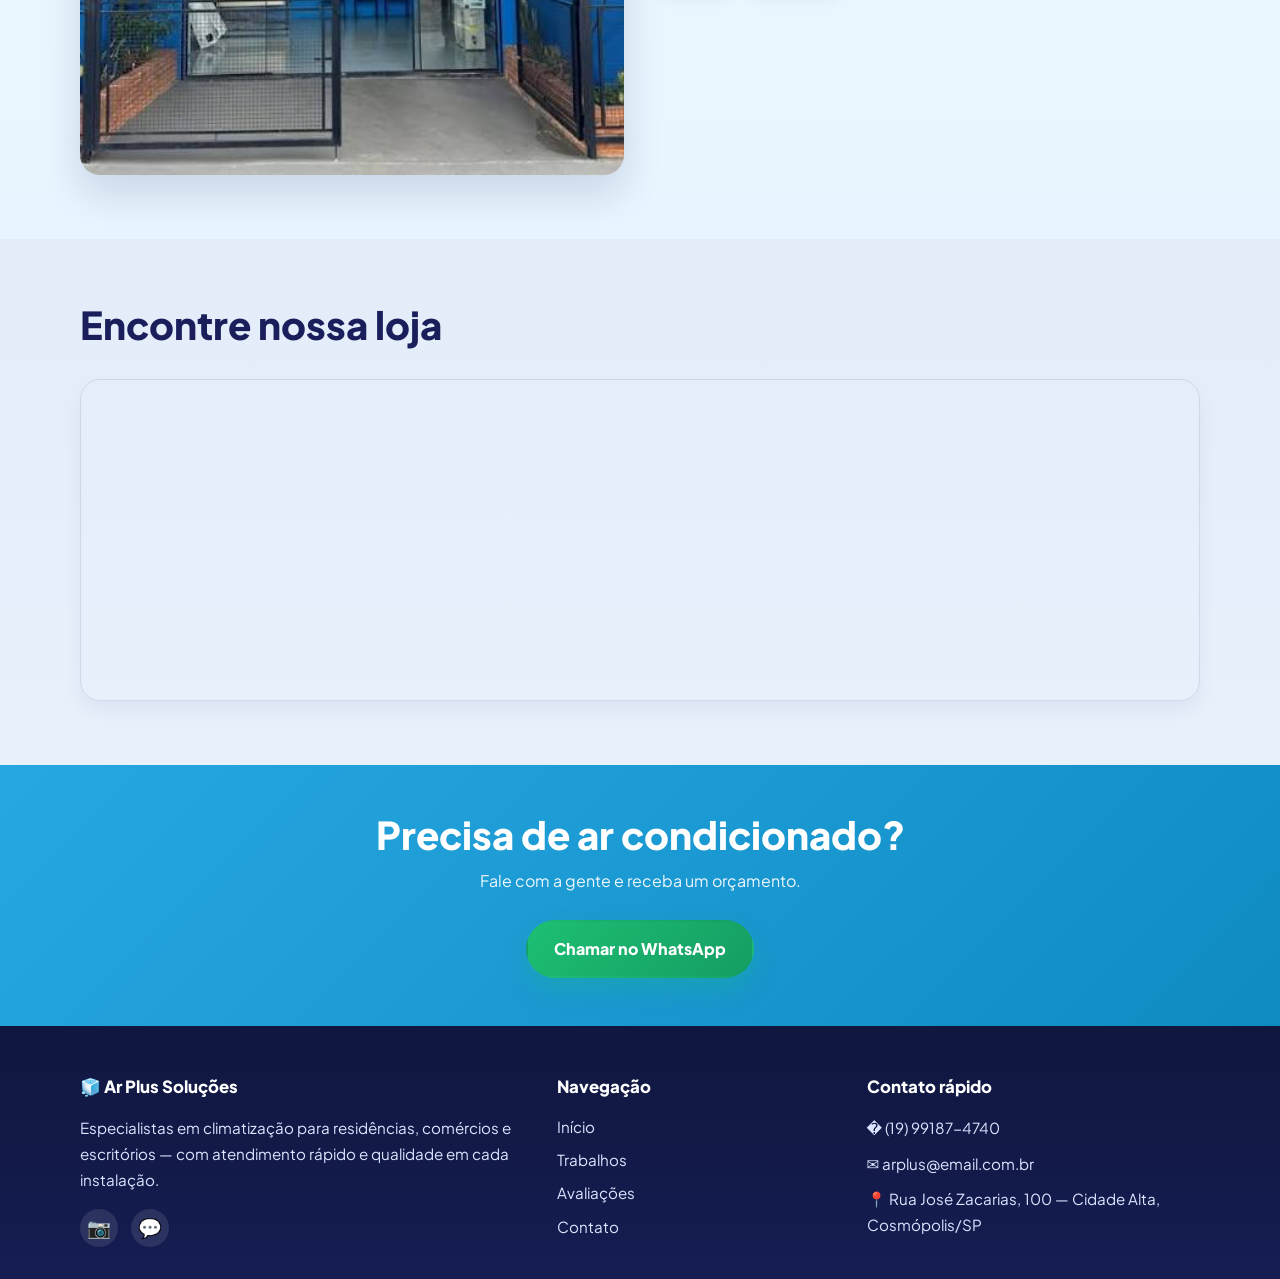
==== commit 07bdefe6: "atualização 0.7" ====
--- a/Index.html
+++ b/Index.html
@@ -13,17 +13,17 @@
 <body>
 <header class="topo">
   <div class="wrap">
-    <a class="marca" href="index.html" aria-label="Ar Plus Soluções em Ar Condicionado - início">
+    <a class="marca" href="Index.html" aria-label="Ar Plus Soluções em Ar Condicionado - início">
       <img src="img/logo-simbolo.png" alt="Logo Ar Plus" width="56" height="52">
       <span>Ar Plus Soluções<br>em Ar Condicionado</span>
     </a>
     <input type="checkbox" id="abre" aria-label="Abrir menu">
     <label class="burger" for="abre" aria-hidden="true">☰</label>
     <ul class="menu">
-      <li><a href="index.html" aria-current="page">Início</a></li>
-      <li><a href="trabalhos.html">Trabalhos</a></li>
-      <li><a href="avaliacoes.html">Avaliações</a></li>
-      <li><a href="contato.html">Contato</a></li>
+      <li><a href="Index.html" aria-current="page">Início</a></li>
+      <li><a href="Trabalhos.html">Trabalhos</a></li>
+      <li><a href="Avaliacoes.html">Avaliações</a></li>
+      <li><a href="Contato.html">Contato</a></li>
     </ul>
   </div>
 </header>
@@ -36,7 +36,7 @@
       <p>Vendemos, instalamos e fazemos a manutenção do seu equipamento aqui em Cosmópolis. Peça um orçamento pelo WhatsApp.</p>
       <div class="acoes">
         <a class="btn btn-zap" href="https://wa.me/5519991874740?text=Ol%C3%A1!%20Vim%20pelo%20site%20e%20gostaria%20de%20um%20or%C3%A7amento." target="_blank" rel="noopener">Pedir orçamento</a>
-        <a class="btn btn-borda" href="trabalhos.html">Ver trabalhos</a>
+        <a class="btn btn-borda" href="Trabalhos.html">Ver trabalhos</a>
       </div>
     </div>
     <img class="hero-visual" src="img/fachada-loja.png" alt="Fachada da loja Ar Plus em Cosmópolis">
@@ -63,8 +63,15 @@
       <h2>Venha conhecer a loja</h2>
       <p>Temos aparelhos em exposição para você ver de perto antes de decidir. Trabalhamos com marcas como:</p>
       <div class="marcas"><span>Fujitsu</span><span>Samsung</span></div>
-      <p style="margin-top:1rem">Rua José Zacarias, 100, Cidade Alta, Cosmópolis/SP</p>
-      <div class="acoes"><a class="btn btn-azul" href="contato.html">Como chegar</a></div>
+    </div>
+  </div>
+</section>
+
+<section class="secao">
+  <div class="wrap">
+    <h2>Encontre nossa loja</h2>
+    <div class="mapa">
+      <iframe title="Mapa da loja" loading="lazy" src="https://www.google.com/maps?q=Rua+Jos%C3%A9+Zacarias,+100,+Cosm%C3%B3polis+SP&output=embed"></iframe>
     </div>
   </div>
 </section>
@@ -84,16 +91,15 @@
       <h4>🧊 Ar Plus Soluções</h4>
       <p>Especialistas em climatização para residências, comércios e escritórios — com atendimento rápido e qualidade em cada instalação.</p>
       <div class="redes-sociais">
-        <a href="Contato.html" aria-label="Instagram">📷</a>
-        <a href="Contato.html" aria-label="WhatsApp">💬</a>
-        <a href="Contato.html" aria-label="Facebook">👍</a>
+        <a href="https://www.instagram.com/arplussolucoesarcondicionado" target="_blank" rel="noopener" aria-label="Instagram">📷</a>
+        <a href="https://wa.me/5519991874740" target="_blank" rel="noopener" aria-label="WhatsApp">💬</a>
       </div>
     </div>
     <div>
       <h4>Navegação</h4>
       <ul>
-        <li><a href="index.html">Início</a></li>
-        <li><a href="Trabalhos.html" aria-current="page">Trabalhos</a></li>
+        <li><a href="Index.html" aria-current="page">Início</a></li>
+        <li><a href="Trabalhos.html">Trabalhos</a></li>
         <li><a href="Avaliacoes.html">Avaliações</a></li>
         <li><a href="Contato.html">Contato</a></li>
       </ul>
--- a/style/ar_plus.css
+++ b/style/ar_plus.css
@@ -1,4 +1,3 @@
-/* Ar Plus Soluções em Ar Condicionado */
 :root {
   --navy: #1a1f5c;
   --navy-strong: #111746;
@@ -30,7 +29,7 @@
 body {
   font-family: 'Plus Jakarta Sans', system-ui, -apple-system, BlinkMacSystemFont, 'Segoe UI', sans-serif;
   color: var(--texto);
-  background: linear-gradient(180deg, #f5f9ff 0%, #edf5ff 100%);
+  background: linear-gradient(180deg, #d1dcee 0%, #edf5ff 100%);
   line-height: 1.6;
   -webkit-text-size-adjust: 100%;
 }
@@ -439,14 +438,218 @@
   background: rgba(39, 167, 226, 0.04);
 }
 
+.galeria-instagram {
+  display: grid;
+  grid-template-columns: repeat(3, 1fr);
+  gap: 12px;
+  margin-top: 30px;
+}
+
+.post {
+  position: relative;
+  width: 100%;
+  aspect-ratio: 1 / 1;
+  overflow: hidden;
+  background: #ddd;
+  cursor: pointer;
+}
+
+.post-vazio {
+  display: grid;
+  place-items: center;
+  padding: 1rem;
+  border: 1px dashed rgba(39, 167, 226, 0.65);
+  background: linear-gradient(145deg, #f7fcff, #e8f4ff);
+  color: var(--cinza);
+  text-align: center;
+  cursor: default;
+}
+
+.post img,
+.post video {
+  display: block;
+  width: 100%;
+  height: 100%;
+  object-fit: cover;
+  transition: transform 0.3s ease;
+}
+
+.post:hover img,
+.post:hover video {
+  transform: scale(1.05);
+}
+
+.icone-video {
+  position: absolute;
+  top: 12px;
+  right: 12px;
+  display: flex;
+  align-items: center;
+  justify-content: center;
+  width: 35px;
+  height: 35px;
+  border-radius: 50%;
+  background: rgba(0, 0, 0, 0.65);
+  color: #fff;
+  font-size: 16px;
+  z-index: 2;
+}
+
+.legenda {
+  position: absolute;
+  right: 0;
+  bottom: 0;
+  left: 0;
+  padding: 30px 15px 15px;
+  background: linear-gradient(transparent, rgba(0, 0, 0, 0.8));
+  color: #fff;
+  opacity: 0;
+  transition: opacity 0.3s ease;
+}
+
+.post:hover .legenda {
+  opacity: 1;
+}
+
+.modal {
+  position: fixed;
+  inset: 0;
+  z-index: 9999;
+  display: none;
+  align-items: center;
+  justify-content: center;
+  padding: 20px;
+  background: rgba(0, 0, 0, 0.9);
+}
+
+.modal.ativo {
+  display: flex;
+}
+
+.modal-conteudo {
+  display: flex;
+  align-items: center;
+  justify-content: center;
+  width: 100%;
+  max-width: 900px;
+  max-height: 90vh;
+}
+
+.modal-conteudo img,
+.modal-conteudo video {
+  max-width: 100%;
+  max-height: 85vh;
+  object-fit: contain;
+}
+
+.fechar {
+  position: absolute;
+  top: 20px;
+  right: 30px;
+  color: #fff;
+  font-size: 40px;
+  font-weight: 700;
+  cursor: pointer;
+}
+
+@media (max-width: 700px) {
+  .galeria-instagram {
+    grid-template-columns: repeat(2, 1fr);
+    gap: 6px;
+  }
+}
+
 .nota {
   display: flex;
   align-items: center;
   gap: 0.6rem;
-  color: #f7b500;
-  font-size: 1.2rem;
+  color: #f5b400;
+  font-size: 22px;
   letter-spacing: 2px;
   margin-bottom: 0.7rem;
+}
+
+.form-avaliacao {
+  max-width: 700px;
+  margin: 50px auto 20px;
+  padding: 30px;
+  background: #fff;
+  border-radius: 15px;
+  box-shadow: 0 5px 20px rgba(0, 0, 0, 0.08);
+}
+
+.form-avaliacao h2 {
+  margin-bottom: 10px;
+  color: #111;
+}
+
+.form-avaliacao p {
+  margin-bottom: 25px;
+  color: #666;
+}
+
+.form-avaliacao label {
+  display: block;
+  margin-top: 15px;
+  margin-bottom: 7px;
+  font-weight: 700;
+}
+
+.form-avaliacao input,
+.form-avaliacao select,
+.form-avaliacao textarea {
+  width: 100%;
+  padding: 13px;
+  border: 1px solid #ddd;
+  border-radius: 8px;
+  font-family: inherit;
+  font-size: 15px;
+}
+
+.form-avaliacao textarea {
+  resize: vertical;
+}
+
+.form-avaliacao button {
+  width: 100%;
+  margin-top: 20px;
+  padding: 14px;
+  border: none;
+  border-radius: 8px;
+  background: #0b74de;
+  color: #fff;
+  font-size: 16px;
+  font-weight: 700;
+  cursor: pointer;
+}
+
+.form-avaliacao button:hover {
+  background: #095db2;
+}
+
+#mensagem {
+  display: none;
+  margin-top: 15px;
+  padding: 12px;
+  border-radius: 8px;
+  background: #dff6e5;
+  color: #176b2c;
+  text-align: center;
+  font-weight: 600;
+}
+
+.excluir {
+  margin-top: 10px;
+  padding: 6px 10px;
+  border: none;
+  border-radius: 5px;
+  background: #e53935;
+  color: #fff;
+  cursor: pointer;
+}
+
+.endereco-loja {
+  margin-top: 1rem;
 }
 
 .aval p {
